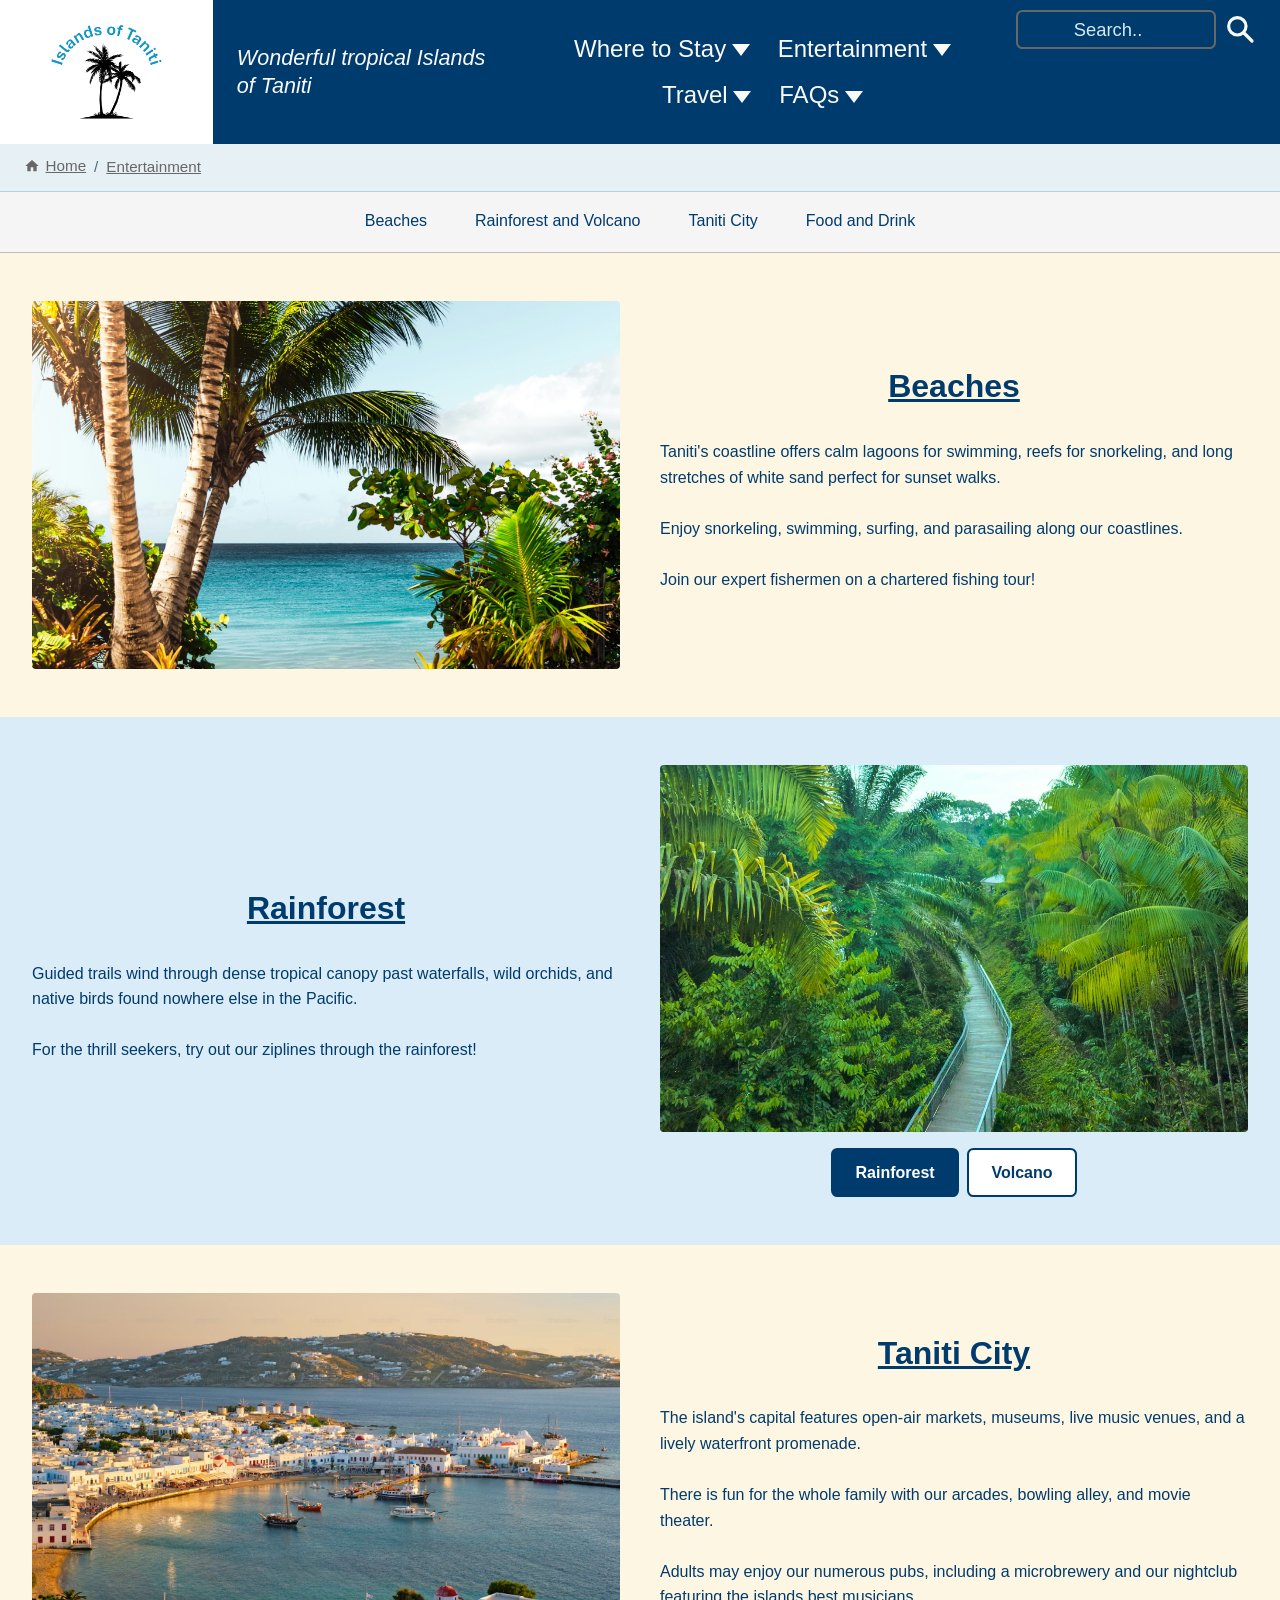
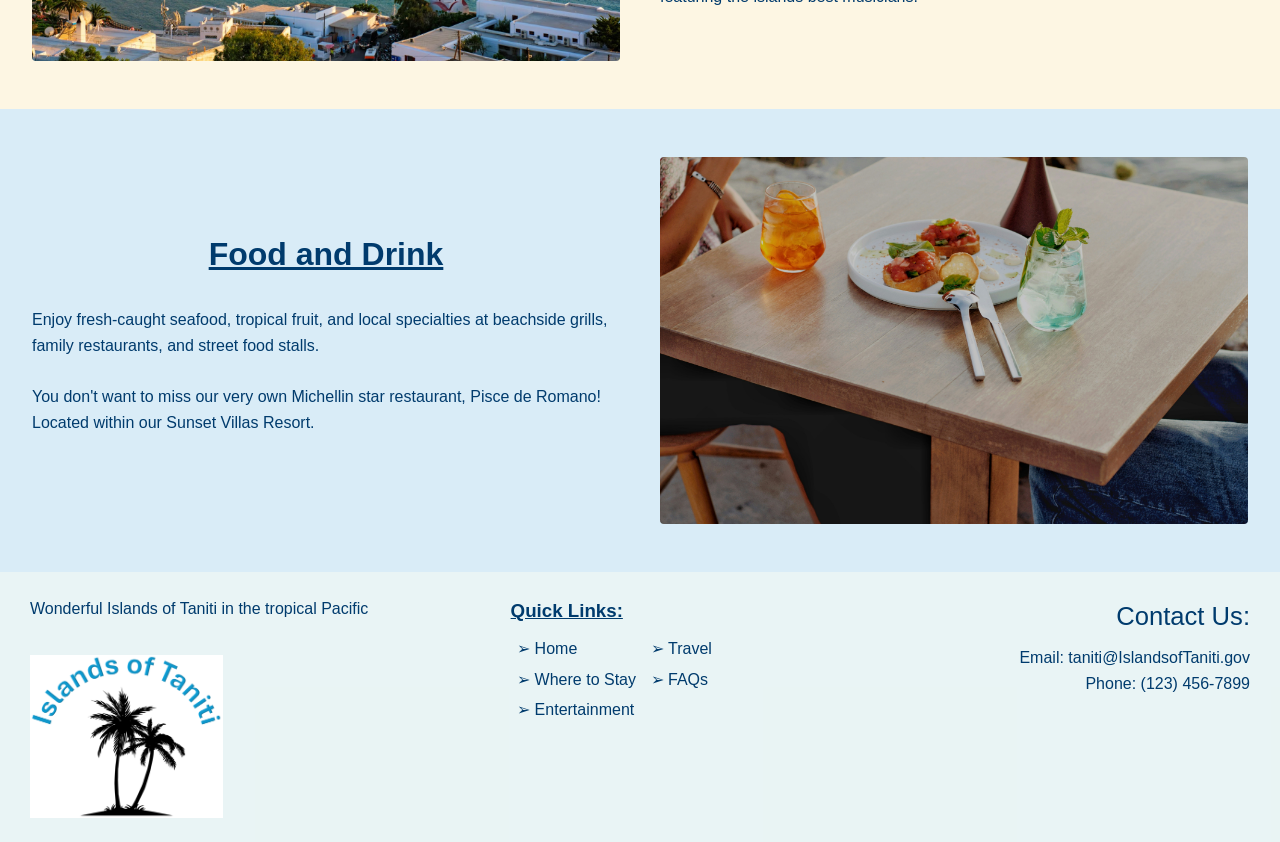
==== entertainment.html @ 95ff942c "initial commit" ====
<!doctype html>
<html lang="en">
  <head>
    <meta charset="UTF-8" />
    <meta name="viewport" content="width=device-width, initial-scale=1.0" />
    <title>Islands of Taniti</title>
    <link rel="stylesheet" href="style.css" />
  </head>
  <body>
    <header class="site-header">
      <a class="logo" href="index.html">
        <img src="assets/logo.png" alt="Islands of Taniti Logo" />
      </a>

      <p class="tagline">Wonderful tropical Islands of Taniti</p>

      <nav class="main-nav" aria-label="Main">
        <ul>
          <li class="has-dropdown">
            <a href="stay.html">Where to Stay</a>
            <ul class="dropdown">
              <li><a href="stay.html">Hotels and Hostels</a></li>
              <li><a href="stay.html">Resorts</a></li>
            </ul>
          </li>
          <li class="has-dropdown">
            <a href="entertainment.html">Entertainment</a>
            <ul class="dropdown">
              <li><a href="entertainment.html#beaches">Beaches</a></li>
              <li>
                <a href="entertainment.html#rainforestAndVolcano"
                  >Rainforest and Volcano</a
                >
              </li>
              <li><a href="entertainment.html#City">Taniti City</a></li>
              <li>
                <a href="entertainment.html#foodAndDrink">Food and Drink</a>
              </li>
            </ul>
          </li>
          <li class="has-dropdown">
            <a href="travel.html">Travel</a>
            <ul class="dropdown">
              <li><a href="travel.html#airAndSea">Air and Sea Travel</a></li>
              <li>
                <a href="travel.html#onIslandTransport"
                  >Transportation on the Island</a
                >
              </li>
            </ul>
          </li>
          <li class="has-dropdown">
            <a href="FAQs.html">FAQs</a>
            <ul class="dropdown">
              <li><a href="FAQs.html">FAQs</a></li>
            </ul>
          </li>
        </ul>
      </nav>

      <div class="actions">
        <form class="search" role="search" action="/search">
          <label class="visually-hidden" for="q">Search</label>
          <input id="q" name="q" type="search" placeholder="Search.." />
          <button type="submit" aria-label="Submit search">
            <svg
              viewBox="0 0 24 24"
              fill="none"
              stroke="currentColor"
              stroke-width="2.4"
              stroke-linecap="round"
              aria-hidden="true"
            >
              <circle cx="10" cy="10" r="6.5" />
              <path d="m15 15 6 6" />
            </svg>
          </button>
        </form>
      </div>
    </header>

    <nav class="breadcrumbs" aria-label="Breadcrumb">
      <ol>
        <li>
          <a href="index.html">
            <svg
              viewBox="0 0 24 24"
              width="16"
              height="16"
              fill="currentColor"
              aria-hidden="true"
            >
              <path d="M12 3 2 12h3v8h5v-6h4v6h5v-8h3z" />
            </svg>
            Home
          </a>
        </li>
        <li><a href="entertainment.html">Entertainment</a></li>
      </ol>
    </nav>

    <div class="page-layout">
      <aside class="side-nav">
        <nav aria-label="On this page">
          <ul>
            <li><a href="#beaches">Beaches</a></li>
            <li><a href="#rainforestAndVolcano">Rainforest and Volcano</a></li>
            <li><a href="#City">Taniti City</a></li>
            <li><a href="#foodAndDrink">Food and Drink</a></li>
          </ul>
        </nav>
      </aside>

      <main class="page-main">
        <section class="ent-row ent-cream" id="beaches">
          <div class="ent-image">
            <img src="assets/beaches.jpg" alt="A white sand beach on Taniti" />
            <!-- source https://unsplash.com/photos/coconut-tree-on-beach-DH_u2aV3nGM-->
          </div>
          <div class="ent-text">
            <h2>Beaches</h2>
            <p>
              Taniti's coastline offers calm lagoons for swimming, reefs for
              snorkeling, and long stretches of white sand perfect for sunset
              walks. <br /><br />
              Enjoy snorkeling, swimming, surfing, and parasailing along our
              coastlines. <br /><br />
              Join our expert fishermen on a chartered fishing tour!
            </p>
          </div>
        </section>

        <section class="ent-row ent-blue ent-reverse" id="rainforestAndVolcano">
          <div class="ent-image">
            <img
              id="nature-img"
              src="assets/rainforest.jpg"
              alt="Taniti rainforest"
            />
            <!-- source:https://unsplash.com/photos/a-wooden-walkway-in-the-middle-of-a-forest-kYqk5kxs6uA -->
            <div
              class="stay-toggle"
              role="group"
              aria-label="Choose rainforest or volcano"
            >
              <button type="button" data-type="rainforest" aria-pressed="true">
                Rainforest
              </button>
              <button type="button" data-type="volcano" aria-pressed="false">
                Volcano
              </button>
            </div>
          </div>
          <div class="ent-text" id="nature-text" aria-live="polite">
            <h2>Rainforest</h2>
            <p>
              Guided trails wind through dense tropical canopy past waterfalls,
              wild orchids, and native birds found nowhere else in the Pacific.
              <br /><br />
              For the thrill seekers, try out our ziplines through the
              rainforest!
            </p>
          </div>
        </section>

        <section class="ent-row ent-cream" id="City">
          <div class="ent-image">
            <img src="assets/city.jpg" alt="Taniti City waterfront" />
            <!-- source: https://unsplash.com/photos/mykonos-town-harbor-and-windmills-xLuDstkYxbQ -->
          </div>
          <div class="ent-text">
            <h2>Taniti City</h2>
            <p>
              The island's capital features open-air markets, museums, live
              music venues, and a lively waterfront promenade. <br /><br />
              There is fun for the whole family with our arcades, bowling alley,
              and movie theater. <br /><br />
              Adults may enjoy our numerous pubs, including a microbrewery and
              our nightclub featuring the islands best musicians.
            </p>
          </div>
        </section>

        <section class="ent-row ent-blue ent-reverse" id="foodAndDrink">
          <div class="ent-image">
            <img
              src="assets/food.jpg"
              alt="Fresh seafood and tropical drinks"
            />
            <!-- source:https://unsplash.com/photos/a-man-and-a-woman-sitting-at-a-table-with-a-plate-of-food-dCBGMFARncQ -->
          </div>
          <div class="ent-text">
            <h2>Food and Drink</h2>
            <p>
              Enjoy fresh-caught seafood, tropical fruit, and local specialties
              at beachside grills, family restaurants, and street food stalls.
              <br /><br />
              You don't want to miss our very own Michellin star restaurant,
              Pisce de Romano! Located within our Sunset Villas Resort.
            </p>
          </div>
        </section>
      </main>

      <script>
        const natureData = {
          rainforest: {
            img: "assets/rainforest.jpg", <!-- source:https://unsplash.com/photos/a-wooden-walkway-in-the-middle-of-a-forest-kYqk5kxs6uA -->
            alt: "Taniti rainforest",
            title: "Rainforest",
            text: "Guided trails wind through dense tropical canopy past waterfalls, wild orchids, and native birds found nowhere else in the Pacific. <br /><br /> For the thrill seekers, try out our ziplines through the rainforest!",
          },
          volcano: {
            img: "assets/volcano.jpg", <!-- source: https://unsplash.com/photos/a-beach-with-a-mountain-in-the-background-ul_L9MW7P6g-->
            alt: "Taniti volcano",
            title: "Volcano",
            text: "With our own active volcano, Mount Vormir, see the powers of the earth up close! <br /><br /> Hike to the crater rim for sweeping views, or join a sunrise tour to see steaming vents and black lava fields up close.",
          },
        };

        const natureImg = document.getElementById("nature-img");
        const natureText = document.getElementById("nature-text");
        const natureButtons = document.querySelectorAll(
          "#rainforestAndVolcano .stay-toggle button",
        );

        natureButtons.forEach((btn) => {
          btn.addEventListener("click", () => {
            const d = natureData[btn.dataset.type];
            natureImg.src = d.img;
            natureImg.alt = d.alt;
            natureText.innerHTML = `<h2>${d.title}</h2><p>${d.text}</p>`;
            natureButtons.forEach((b) =>
              b.setAttribute("aria-pressed", b === btn),
            );
          });
        });
      </script>
    </div>

    <footer class="site-footer">
      <div class="footer-about">
        <p>Wonderful Islands of Taniti in the tropical Pacific</p>
        <br />
        <a href="index.html"
          ><img
            src="assets/logo.png"
            alt="Islands of Taniti Logo"
            width="50%"
            height="50%"
        /></a>
      </div>

      <nav class="footer-links" aria-label="Quick links">
        <h3>Quick Links:</h3>
        <ul>
          <li><a href="index.html">Home</a></li>
          <li><a href="stay.html">Where to Stay</a></li>
          <li><a href="entertainment.html">Entertainment</a></li>
          <li><a href="travel.html">Travel</a></li>
          <li><a href="FAQs.html">FAQs</a></li>
        </ul>
      </nav>

      <div class="footer-contact">
        <h3>Contact Us:</h3>
        <p>
          Email:
          <a href="mailto:taniti@IslandsofTaniti.gov"
            >taniti@IslandsofTaniti.gov</a
          ><br />
          Phone: (123) 456-7899<br />
        </p>
      </div>
    </footer>
  </body>
</html>
---- style.css ----
/* ==========================================================
   Islands of Taniti – style.css
   ========================================================== */

/* ---------- Variables & base ---------- */
:root {
  --p1: #003b6d;
  --p2: #6699cc;
  --s1: #676767;
  --s2: #bdbdbd;
  --text: #f9f9f9;
  --muted: #d6e8f0;
  --green: #367c0e;
  --green-edge: #245c08;
  --crumb-bg: #e6f0f5;
  --nav-size: 1.5rem;
}

*,
*::before,
*::after {
  box-sizing: border-box;
}

html {
  scroll-behavior: smooth;
}

body {
  margin: 0;
  font-family: Arial, sans-serif;
  line-height: 1.6;
}

.visually-hidden {
  position: absolute;
  width: 1px;
  height: 1px;
  overflow: hidden;
  clip: rect(0 0 0 0);
  white-space: nowrap;
}

/* ---------- Header ---------- */
.site-header {
  display: flex;
  align-items: stretch;
  gap: 1.5rem;
  min-height: 9rem;
  padding-right: 1.5rem;
  background: var(--p1);
  color: var(--text);
}

.logo {
  flex: 0 0 13.3rem;
  display: grid;
  place-items: center;
  background: #fff;
  color: #0b3b6f;
  font-weight: 800;
  line-height: 1.1;
  text-align: center;
  text-decoration: none;
}

.logo img {
  display: block;
  width: 70%;
  height: auto;
  max-height: 6rem;
  object-fit: contain;
}

.tagline {
  align-self: center;
  max-width: 17rem;
  margin: 0;
  font-size: 1.35rem;
  font-style: italic;
  line-height: 1.3;
}

.main-nav {
  flex: 1;
  align-self: center;
}
.main-nav > ul {
  display: flex;
  justify-content: center;
  flex-wrap: wrap;
  gap: 0.5rem 1.75rem;
  margin: 0;
  padding: 0;
  list-style: none;
}
.main-nav a {
  color: inherit;
  font-size: var(--nav-size);
  text-decoration: none;
}
.main-nav > ul > li > a:hover {
  text-decoration: underline;
  text-underline-offset: 0.35em;
}
.main-nav a:focus-visible {
  outline: 3px solid #fff;
  outline-offset: 3px;
}

.has-dropdown {
  position: relative;
}
.has-dropdown > a::after {
  content: "";
  display: inline-block;
  margin-left: 0.35rem;
  border-left: 0.4em solid transparent;
  border-right: 0.4em solid transparent;
  border-top: 0.5em solid currentColor;
  vertical-align: middle;
}

.dropdown {
  display: none;
  position: absolute;
  top: 100%;
  left: 0;
  z-index: 10;
  min-width: 12rem;
  margin: 0;
  padding: 0.5rem 0;
  list-style: none;
  background: #0f4a64;
  box-shadow: 0 6px 16px rgba(0, 0, 0, 0.3);
}
.has-dropdown:hover .dropdown,
.has-dropdown:focus-within .dropdown {
  display: block;
}
.dropdown a {
  display: block;
  padding: 0.5rem 1rem;
  font-size: 1.05rem;
}
.dropdown a:hover {
  background: rgba(255, 255, 255, 0.15);
}

.actions {
  display: flex;
  flex-direction: column;
  align-items: flex-end;
  justify-content: space-between;
  gap: 0.75rem;
  padding: 0.6rem 0;
}

.search {
  display: flex;
  align-items: center;
  gap: 0.5rem;
}
.search input {
  width: 12.5rem;
  padding: 0.2rem 0.6rem;
  font: inherit;
  font-size: 1.15rem;
  text-align: center;
  color: var(--text);
  background: transparent;
  border: 2px solid var(--s1);
  border-radius: 0.4rem;
}
.search input::placeholder {
  color: var(--muted);
}
.search button {
  padding: 0;
  border: 0;
  background: none;
  color: var(--text);
  cursor: pointer;
  line-height: 0;
}
.search svg {
  width: 2rem;
  height: 2rem;
}
.search button:focus-visible,
.search input:focus-visible {
  outline: 3px solid #fff;
  outline-offset: 2px;
}

@media (max-width: 1000px) {
  .site-header {
    flex-wrap: wrap;
    padding-bottom: 1rem;
  }
  .main-nav {
    order: 3;
    flex-basis: 100%;
    padding: 0 1rem;
  }
  .main-nav > ul {
    justify-content: flex-start;
  }
}

/* ---------- Breadcrumbs ---------- */
.breadcrumbs {
  background: var(--crumb-bg);
  border-bottom: 1px solid #b9d0dc;
}
.breadcrumbs ol {
  display: flex;
  flex-wrap: wrap;
  align-items: center;
  gap: 0.5rem;
  margin: 0;
  padding: 0.6rem 1.5rem;
  list-style: none;
  font-size: 0.95rem;
  color: var(--s1);
}
.breadcrumbs li + li::before {
  content: "/";
  margin-right: 0.5rem;
  color: #4a6b7d;
}
.breadcrumbs a {
  display: inline-flex;
  align-items: center;
  gap: 0.35rem;
  color: var(--s1);
}
.breadcrumbs a:hover {
  text-decoration: underline;
}

/* ---------- Footer ---------- */
.site-footer {
  display: grid;
  grid-template-columns: 1fr 1fr 1fr;
  align-items: start;
  gap: 2rem;
  padding: 1.5rem 30px;
  background: rgba(168, 210, 213, 0.25);
  color: var(--p1);
}
.site-footer p {
  margin: 0 0 0.5rem;
}
.site-footer a {
  color: var(--p1);
  text-decoration: none;
}
.site-footer a:hover {
  color: var(--p2);
  text-decoration: underline;
}

.footer-about img {
  display: block;
  width: 50%;
  height: auto;
}

.footer-links {
  justify-self: center;
}
.footer-links h3 {
  margin: 0 0 0.5rem;
  text-decoration: underline;
}
.footer-links ul {
  margin: 0;
  padding-left: 1.5rem;
  list-style-type: "➢ ";
  columns: 2;
  column-gap: 2rem;
}
.footer-links li {
  padding: 0.15rem 0;
}

.footer-contact {
  text-align: right;
}
.footer-contact h3 {
  margin: 0 0 0.5rem;
  font-size: 1.6rem;
  font-weight: normal;
}

@media (max-width: 700px) {
  .site-footer {
    grid-template-columns: 1fr;
  }
  .footer-links {
    justify-self: start;
  }
  .footer-contact {
    text-align: left;
  }
}

/* ==========================================================
   Home page (index.html)
   ========================================================== */
.landing {
  position: relative;
  display: flex;
  align-items: center;
  min-height: 75vh;
  overflow: hidden;
  color: white;
  background: var(--p1);
}
.landing::before {
  content: "";
  position: absolute;
  inset: 0;
  z-index: 1;
  background: linear-gradient(
    90deg,
    rgba(0, 59, 109, 0.85),
    rgba(0, 59, 109, 0.15)
  );
}
.landing-photo {
  position: absolute;
  inset: 0;
  width: 100%;
  height: 100%;
  object-fit: cover;
}
.landing-text {
  position: relative;
  z-index: 3;
  max-width: 32rem;
  padding: 3rem 2.5rem;
}
.landing-text h1 {
  margin: 0 0 0.75rem;
  font-size: 3rem;
  line-height: 1.15;
  text-shadow: 0 2px 8px rgba(0, 0, 0, 0.5);
}
.landing-text p {
  margin: 0;
  font-size: 1.2rem;
  text-shadow: 0 1px 4px rgba(0, 0, 0, 0.5);
}
.landing-btn {
  display: inline-block;
  margin-top: 1.25rem;
  padding: 0.6rem 1.2rem;
  background: white;
  color: var(--p1);
  font-weight: bold;
  text-decoration: none;
  border-radius: 4px;
}
.landing-btn:hover {
  background: var(--s2);
  color: var(--p1);
}

.home-links {
  display: grid;
  grid-template-columns: repeat(4, 1fr);
  gap: 2rem; /* space between the images */
  padding: 2rem; /* same value, so spacing to the row edge matches */
  background: #d9ecf7; /* light blue */
}
.home-card {
  position: relative;
  display: block;
  overflow: hidden;
  border-radius: 6px;
  box-shadow: 0 3px 10px rgba(0, 0, 0, 0.25);
  transition:
    transform 0.25s ease,
    box-shadow 0.25s ease;
}
.home-card img {
  display: block;
  width: 100%;
  aspect-ratio: 4 / 5;
  object-fit: cover;
}
.home-card span {
  position: absolute;
  inset: auto 0 0 0;
  padding: 1.5rem 1rem 0.9rem;
  color: #fff;
  font-size: 1.35rem;
  font-weight: bold;
  text-align: center;
  text-shadow: 0 1px 4px rgba(0, 0, 0, 0.6);
  background: linear-gradient(transparent, rgba(0, 59, 109, 0.85));
}
.home-card:hover,
.home-card:focus-visible {
  transform: translateY(-8px) scale(1.03);
  box-shadow: 0 14px 28px rgba(0, 0, 0, 0.35);
}
.home-card:focus-visible {
  outline: 3px solid var(--p1);
  outline-offset: 3px;
}

@media (max-width: 900px) {
  .home-links {
    grid-template-columns: repeat(2, 1fr);
  }
}
@media (max-width: 500px) {
  .home-links {
    grid-template-columns: 1fr;
    padding: 1.5rem 1rem;
  }
  .landing-text h1 {
    font-size: 2.2rem;
  }
}

/* ==========================================================
   Shared: toggle buttons + image/text columns
   (stay.html, entertainment.html, travel.html)
   ========================================================== */
.stay-col {
  display: flex;
  flex-direction: column;
  gap: 1rem;
}
.stay-col img {
  display: block;
  width: 100%;
  aspect-ratio: 16 / 10;
  object-fit: cover;
  border-radius: 4px;
}

.stay-toggle {
  display: flex;
  justify-content: center;
  gap: 0.5rem;
}
.stay-toggle button {
  padding: 0.6rem 1.4rem;
  font: inherit;
  font-weight: bold;
  color: var(--p1);
  background: white;
  border: 2px solid var(--p1);
  border-radius: 0.4rem;
  cursor: pointer;
}
.stay-toggle button:hover {
  background: var(--crumb-bg);
}
.stay-toggle button[aria-pressed="true"] {
  color: #fff;
  background: var(--p1);
}
.stay-toggle button:focus-visible {
  outline: 3px solid var(--p2);
  outline-offset: 2px;
}

.stay-text {
  flex: 1;
  padding: 1.25rem;
  color: var(--p1);
  background: white;
  border: 1px solid var(--s2);
  border-radius: 4px;
}
.stay-text h2 {
  margin-top: 0;
  text-align: center;
  text-decoration: underline;
}

/* ==========================================================
   Where to Stay (stay.html)
   ========================================================== */
.stay-columns {
  display: grid;
  grid-template-columns: 1fr 1fr;
  gap: 2rem; /* space between the two columns */
  padding: 2rem; /* same space at the page sides and top/bottom */
  background: #d9ecf7; /* light blue */
}

@media (max-width: 700px) {
  .stay-columns {
    grid-template-columns: 1fr;
  }
}

/* Reservation menu */
.reserve {
  display: grid;
  grid-template-columns: 280px minmax(0, 1fr); /* filters left, results right */
  align-items: start;
  gap: 1.5rem;
  padding: 2.5rem 1rem;
  color: var(--p1);
  background: #fdf6e3;
}
.reserve-title {
  grid-column: 1 / -1; /* title spans both columns */
  margin: 0 0 0.5rem;
  text-align: center;
  font-size: 2em;
  text-decoration: underline;
}

.reserve-filters {
  display: grid;
  align-content: start;
  gap: 1rem;
  width: 100%;
  padding: 1rem;
  background: var(--crumb-bg);
  border-radius: 4px;
}
.reserve-filters fieldset {
  margin: 0;
  padding: 0;
  border: 0;
}
.reserve-filters legend {
  margin-bottom: 0.4rem;
  padding: 0;
  font-weight: bold;
}
.reserve-filters label {
  display: block;
  padding: 0.15rem 0;
  cursor: pointer;
}
.reserve-filters input[type="range"] {
  width: 100%;
}
.reserve-clear {
  justify-self: start;
  padding: 0.4rem 0.9rem;
  font: inherit;
  color: var(--p1);
  background: #fff;
  border: 2px solid var(--p1);
  border-radius: 0.4rem;
  cursor: pointer;
}
.reserve-clear:hover {
  background: var(--crumb-bg);
}

.reserve-results {
  padding: 1.25rem;
  background: #fff;
  border: 1px solid var(--s2);
  border-radius: 4px;
}
.reserve-count {
  margin: 0 0 0.75rem;
  font-weight: bold;
}
.reserve-list {
  display: grid;
  gap: 0.75rem;
  margin: 0;
  padding: 0;
  list-style: none;
}
.reserve-card {
  display: flex;
  justify-content: space-between;
  align-items: center;
  gap: 1rem;
  padding: 1rem;
  background: #f5f5f5;
  border: 1px solid var(--s2);
  border-radius: 4px;
}
.reserve-card h3 {
  margin: 0 0 0.25rem;
}
.reserve-type {
  margin: 0 0 0.5rem;
  color: var(--s1);
}
.reserve-tags {
  display: flex;
  flex-wrap: wrap;
  gap: 0.35rem;
  margin: 0;
}
.reserve-tags span {
  padding: 0.1rem 0.5rem;
  font-size: 0.85rem;
  background: #d9ecf7;
  border-radius: 1rem;
}
.reserve-select {
  flex-shrink: 0;
  padding: 0.5rem 1.1rem;
  font: inherit;
  font-size: 1rem;
  color: #fff;
  background: var(--green);
  border: 3px solid var(--green-edge);
  border-radius: 0.75rem;
  cursor: pointer;
}
.reserve-select:hover {
  background: #2f6d0c;
}
.reserve-select:focus-visible {
  outline: 3px solid var(--p2);
  outline-offset: 2px;
}
.reserve-status {
  margin: 1rem 0 0;
  font-weight: bold;
  color: var(--green);
}

@media (max-width: 700px) {
  .reserve {
    grid-template-columns: 1fr;
    padding: 2rem 1rem;
  }
  .reserve-card {
    flex-direction: column;
    align-items: flex-start;
  }
}

/* ==========================================================
   Entertainment (entertainment.html)
   ========================================================== */
.page-layout {
  display: flex;
  flex-direction: column;
  align-items: stretch;
}

.side-nav {
  position: sticky; /* stays pinned to the top while scrolling */
  top: 0;
  z-index: 5;
  width: 100%;
  padding: 0.5rem 1.5rem;
  background: #f5f5f5;
  border-bottom: 1px solid var(--s2);
  font-size: 1rem;
}
.side-nav ul {
  display: flex;
  flex-wrap: wrap;
  justify-content: center;
  gap: 0.25rem 1.5rem;
  margin: 0;
  padding: 0;
  list-style: none;
}
.side-nav a {
  display: block;
  padding: 0.5rem 0.75rem;
  color: var(--p1);
  text-decoration: none;
  border-bottom: 3px solid transparent;
}
.side-nav a:hover {
  background: white;
  border-bottom-color: var(--p2);
}

.ent-row {
  display: flex;
  align-items: center;
  gap: 2.5rem;
  padding: 3rem 2rem;
  color: var(--p1);
  scroll-margin-top: 4rem; /* keeps headings from hiding under the sticky bar */
}
.ent-cream {
  background: #fdf6e3; /* light cream */
}
.ent-blue {
  background: #d9ecf7; /* light blue */
}
.ent-reverse {
  flex-direction: row-reverse;
}
.ent-image,
.ent-text {
  flex: 1;
  min-width: 0;
}
.ent-image {
  display: flex;
  flex-direction: column;
  gap: 1rem;
}
.ent-image img {
  display: block;
  width: 100%;
  aspect-ratio: 16 / 10;
  object-fit: cover;
  border-radius: 4px;
}
.ent-text h2 {
  margin-top: 0;
  text-align: center;
  font-size: 2em;
  text-decoration: underline;
}

@media (max-width: 700px) {
  .ent-row,
  .ent-reverse {
    flex-direction: column;
    padding: 2rem 1rem;
  }
}

/* ==========================================================
   Travel (travel.html)
   ========================================================== */
.travel-hero {
  display: flex;
  flex-direction: column;
  align-items: center;
  gap: 1.25rem;
  min-height: 28rem;
  padding: 3rem 2rem;
  color: #fff;
  background-color: var(--p1);
  background-image:
    linear-gradient(rgba(1, 192, 30, 0.55), rgba(0, 59, 109, 0.55)),
    var(--hero-img);
  background-size: cover;
  background-position: center;
  scroll-margin-top: 1rem;
}
.travel-hero h2 {
  margin: 0;
  font-size: 2em;
  text-decoration: underline;
}
.travel-text {
  width: 100%;
  max-width: 40rem;
  padding: 1.25rem;
  color: #fff;
  background: rgba(116, 142, 155, 0.45);
  border-radius: 4px;
  text-shadow: 0 1px 4px rgba(0, 0, 0, 0.6);
}
.travel-text h3 {
  margin-top: 0;
  text-align: center;
  text-decoration: underline;
}

.island-transport {
  padding: 3rem 2rem;
  color: var(--p1);
  background: #d9ecf7; /* light blue */
  scroll-margin-top: 1rem;
}
.island-transport h2 {
  margin: 0 0 2rem;
  text-align: center;
  font-size: 2em;
  text-decoration: underline;
}
.transport-grid {
  display: grid;
  grid-template-columns: repeat(4, 1fr);
  gap: 2rem; /* equal spacing between columns */
}
.transport-grid .stay-text h3 {
  margin-top: 0;
  text-align: center;
  text-decoration: underline;
}

@media (max-width: 1000px) {
  .transport-grid {
    grid-template-columns: repeat(2, 1fr);
  }
}
@media (max-width: 500px) {
  .transport-grid {
    grid-template-columns: 1fr;
  }
  .travel-hero,
  .island-transport {
    padding: 2rem 1rem;
  }
}

.faq-page {
  min-height: 32rem;
  padding: 3rem 2rem;
  color: #fff;
  background-color: var(--p1);
  background-image:
    linear-gradient(rgba(0, 59, 109, 0.45), rgba(0, 59, 109, 0.45)),
    var(--faq-img);
  background-size: cover;
  background-position: center;
  background-attachment: fixed;
}
.faq-page h1 {
  margin: 0 0 2rem;
  text-align: center;
  font-size: 2.4rem;
  text-decoration: underline;
  text-shadow: 0 1px 4px rgba(0, 0, 0, 0.6);
}
.faq-list {
  max-width: 800px;
  margin: 0 auto;
  padding: 0;
}

.info-sections details {
  margin-bottom: 1rem;
  background: rgba(255, 255, 255, 0.61);
  border: 1px solid var(--s2);
  border-radius: 4px;
  box-shadow: 0 2px 8px rgba(0, 0, 0, 0.25);
  scroll-margin-top: 1rem;
}
.info-sections summary {
  display: flex;
  justify-content: space-between;
  align-items: center;
  padding: 1rem 1.25rem;
  font-size: 1.15rem;
  font-weight: bold;
  color: var(--p1);
  cursor: pointer;
  list-style: none;
}
.info-sections summary::-webkit-details-marker {
  display: none;
}
.info-sections summary::after {
  content: "+";
  font-size: 1.5rem;
}
.info-sections details[open] summary::after {
  content: "\2013";
}
.info-sections details[open] summary {
  border-bottom: 1px solid var(--s2);
}
.faq-list summary:hover {
  background: var(--crumb-bg);
}
.faq-list summary:focus-visible {
  outline: 3px solid var(--p2);
  outline-offset: -3px;
}
.details-body {
  padding: 1rem 1.25rem;
  background: rgba(0, 0, 0, 0.75);
}

@media (max-width: 700px) {
  .faq-page {
    padding: 2rem 1rem;
    background-attachment: scroll;
  }
  .faq-page h1 {
    font-size: 1.8rem;
  }
}

@media (prefers-reduced-motion: reduce) {
  html {
    scroll-behavior: auto;
  }
  .home-card {
    transition: none;
  }
}
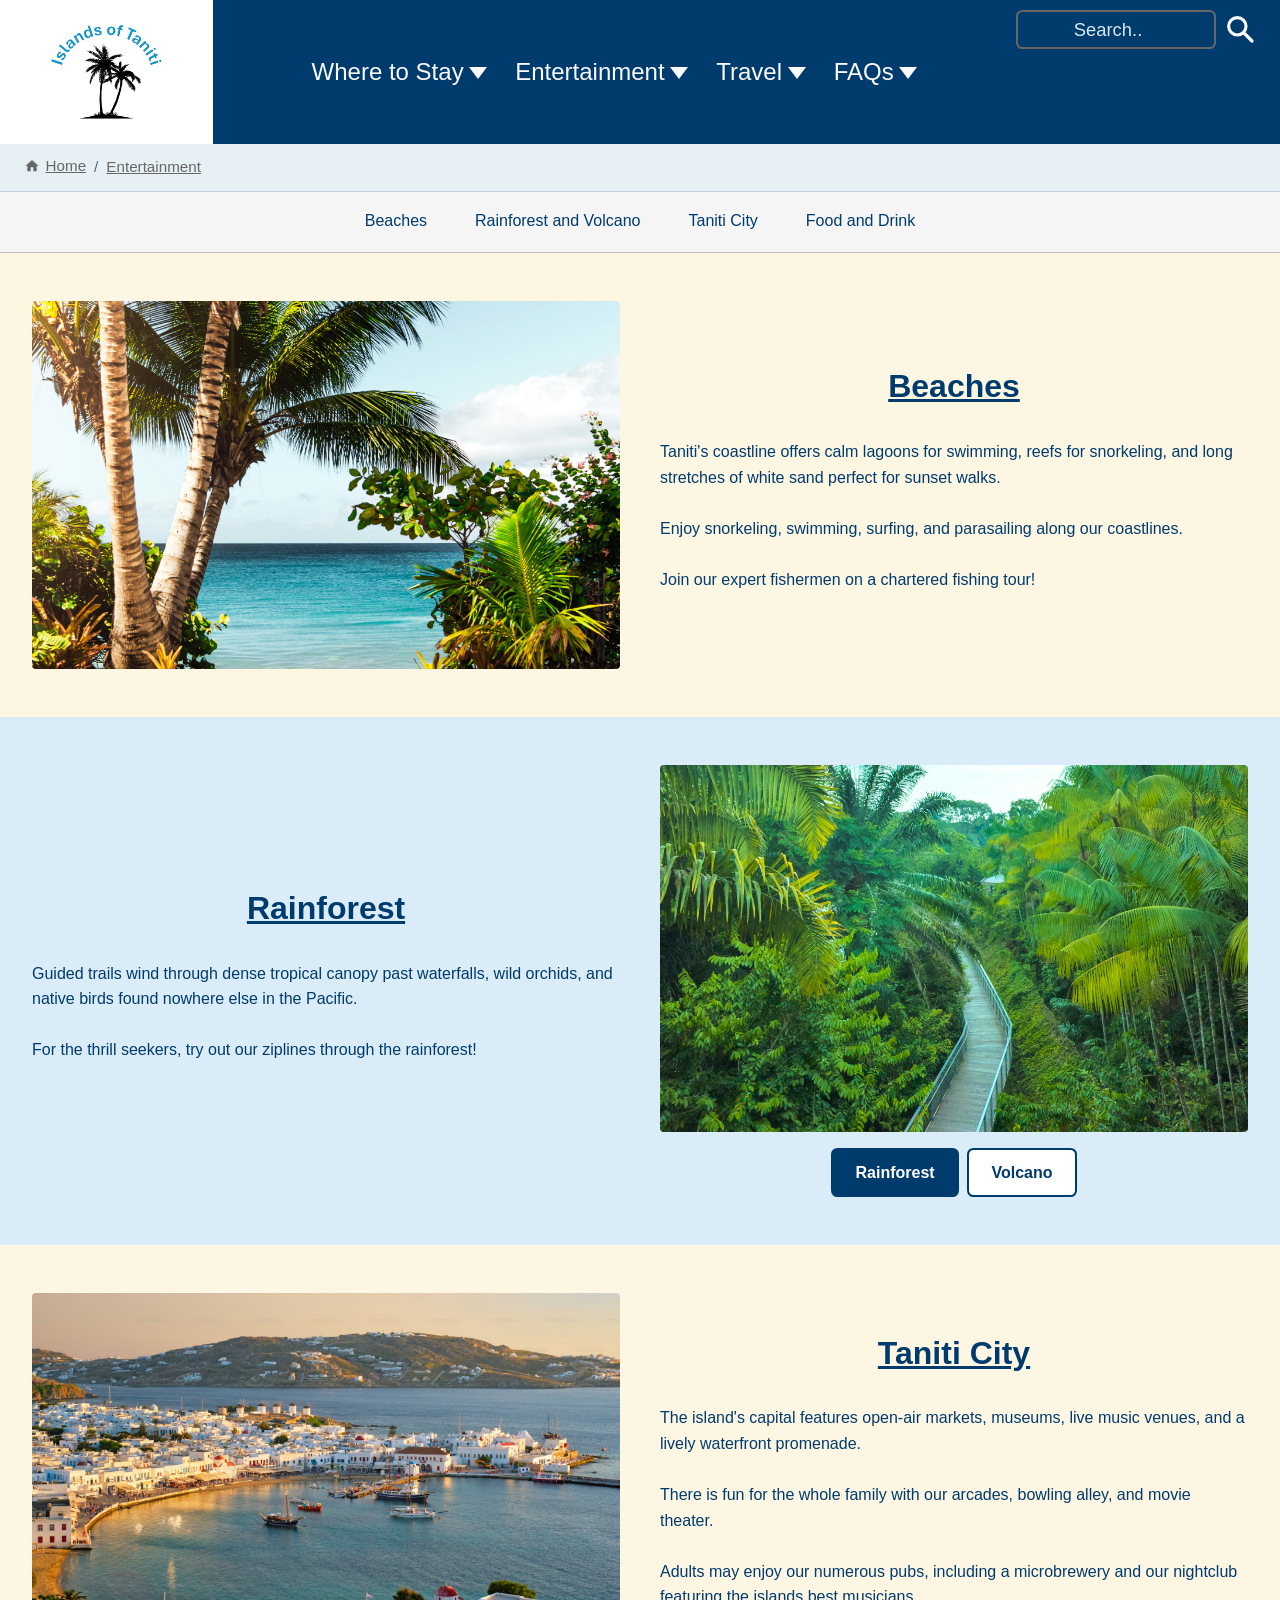
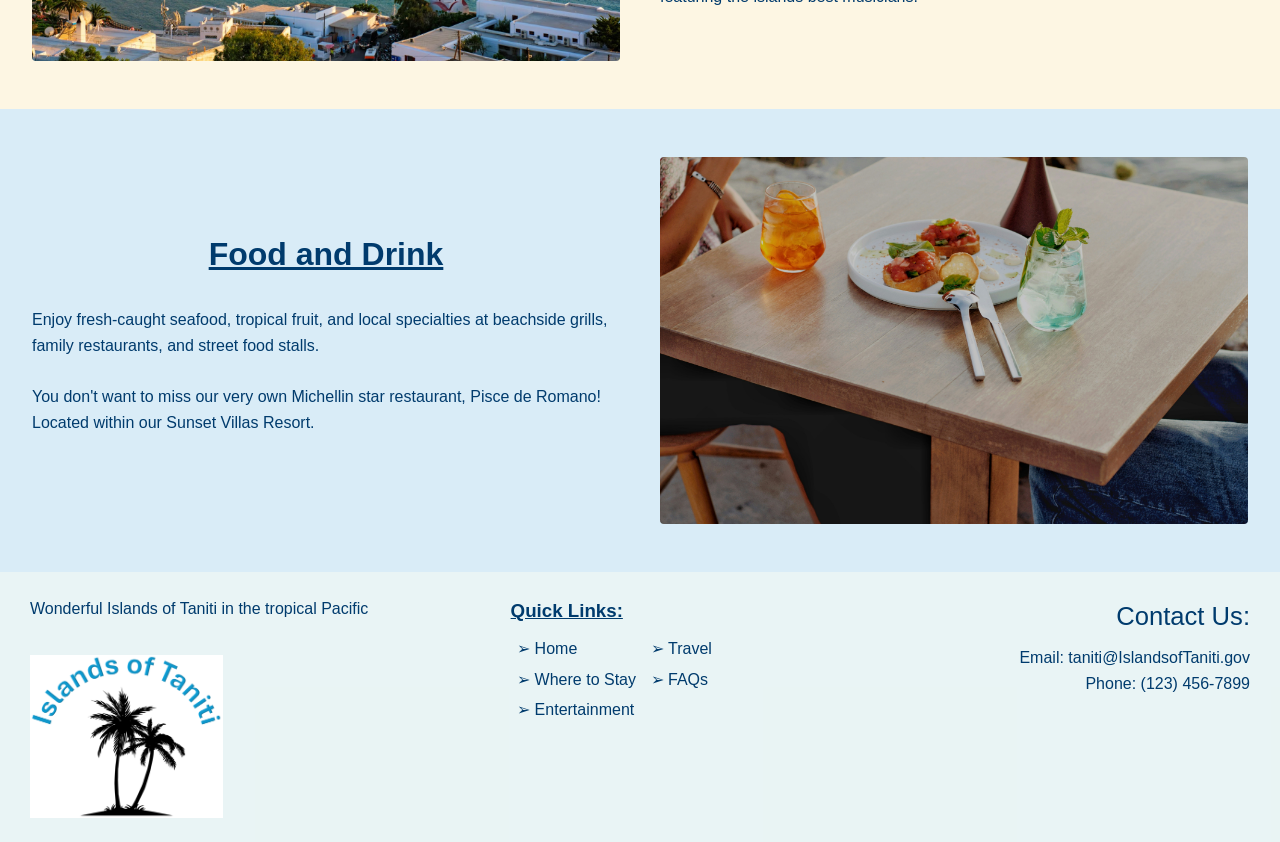
==== commit 0e1979d5: "removed header tagline" ====
--- a/entertainment.html
+++ b/entertainment.html
@@ -11,8 +11,6 @@
       <a class="logo" href="index.html">
         <img src="assets/logo.png" alt="Islands of Taniti Logo" />
       </a>
-
-      <p class="tagline">Wonderful tropical Islands of Taniti</p>
 
       <nav class="main-nav" aria-label="Main">
         <ul>
--- a/style.css
+++ b/style.css
@@ -74,7 +74,7 @@
 
 .tagline {
   align-self: center;
-  max-width: 17rem;
+  max-width: 8rem;
   margin: 0;
   font-size: 1.35rem;
   font-style: italic;
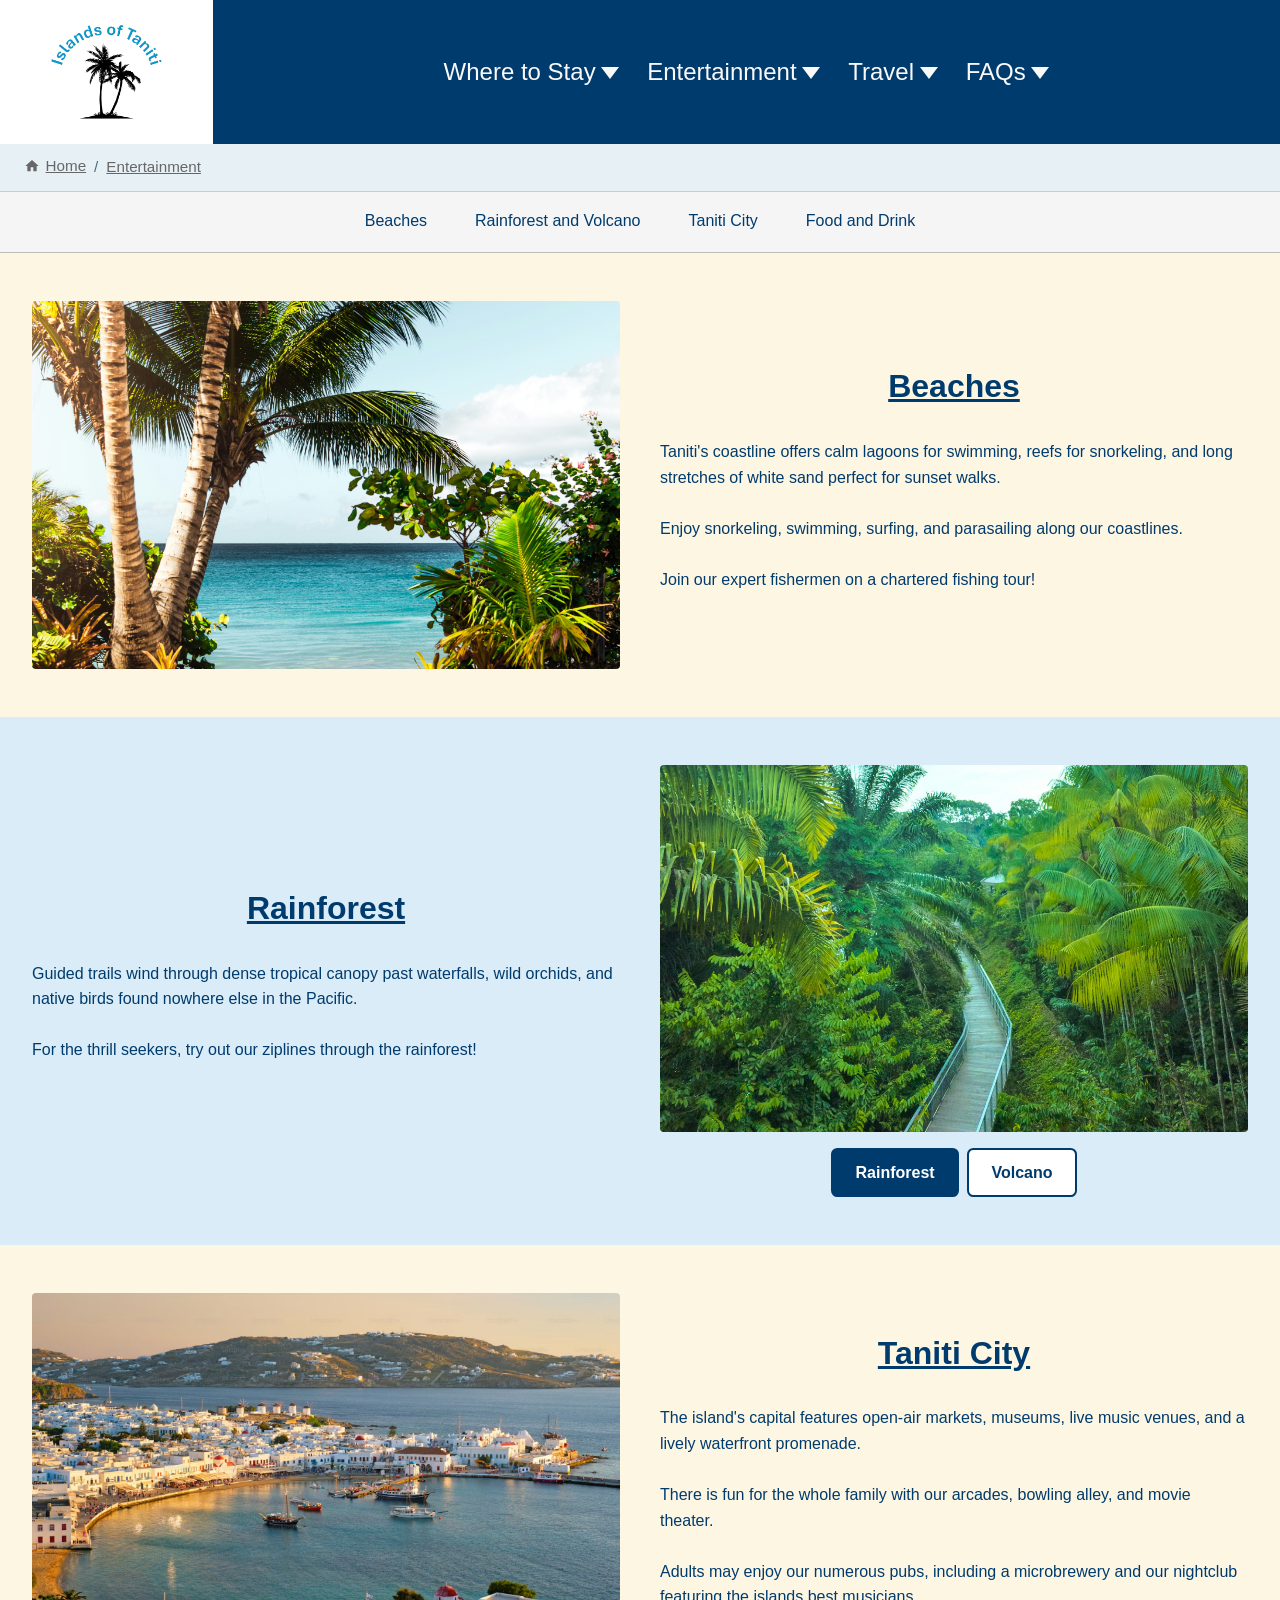
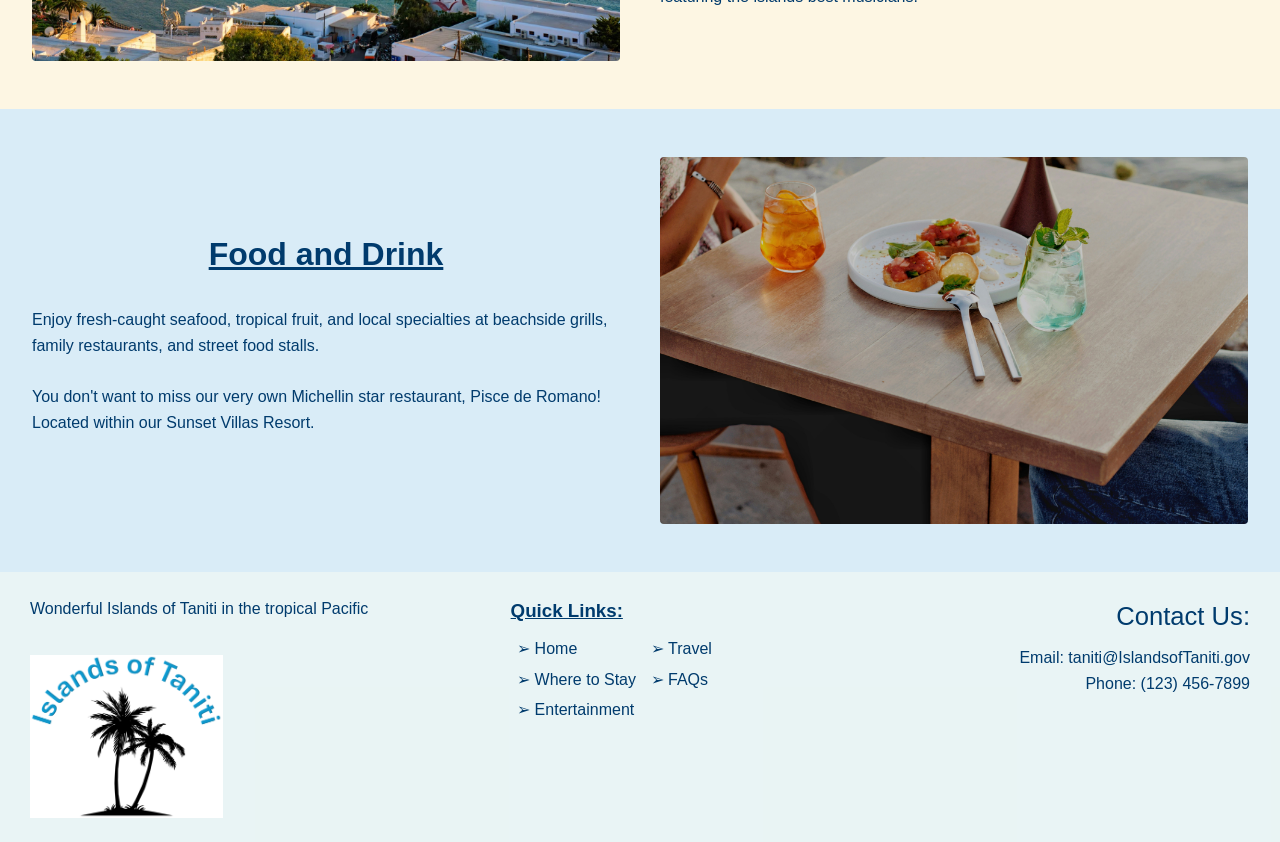
==== commit 1f1d0d9d: "removed nonfunctional search" ====
--- a/entertainment.html
+++ b/entertainment.html
@@ -55,26 +55,6 @@
           </li>
         </ul>
       </nav>
-
-      <div class="actions">
-        <form class="search" role="search" action="/search">
-          <label class="visually-hidden" for="q">Search</label>
-          <input id="q" name="q" type="search" placeholder="Search.." />
-          <button type="submit" aria-label="Submit search">
-            <svg
-              viewBox="0 0 24 24"
-              fill="none"
-              stroke="currentColor"
-              stroke-width="2.4"
-              stroke-linecap="round"
-              aria-hidden="true"
-            >
-              <circle cx="10" cy="10" r="6.5" />
-              <path d="m15 15 6 6" />
-            </svg>
-          </button>
-        </form>
-      </div>
     </header>
 
     <nav class="breadcrumbs" aria-label="Breadcrumb">
